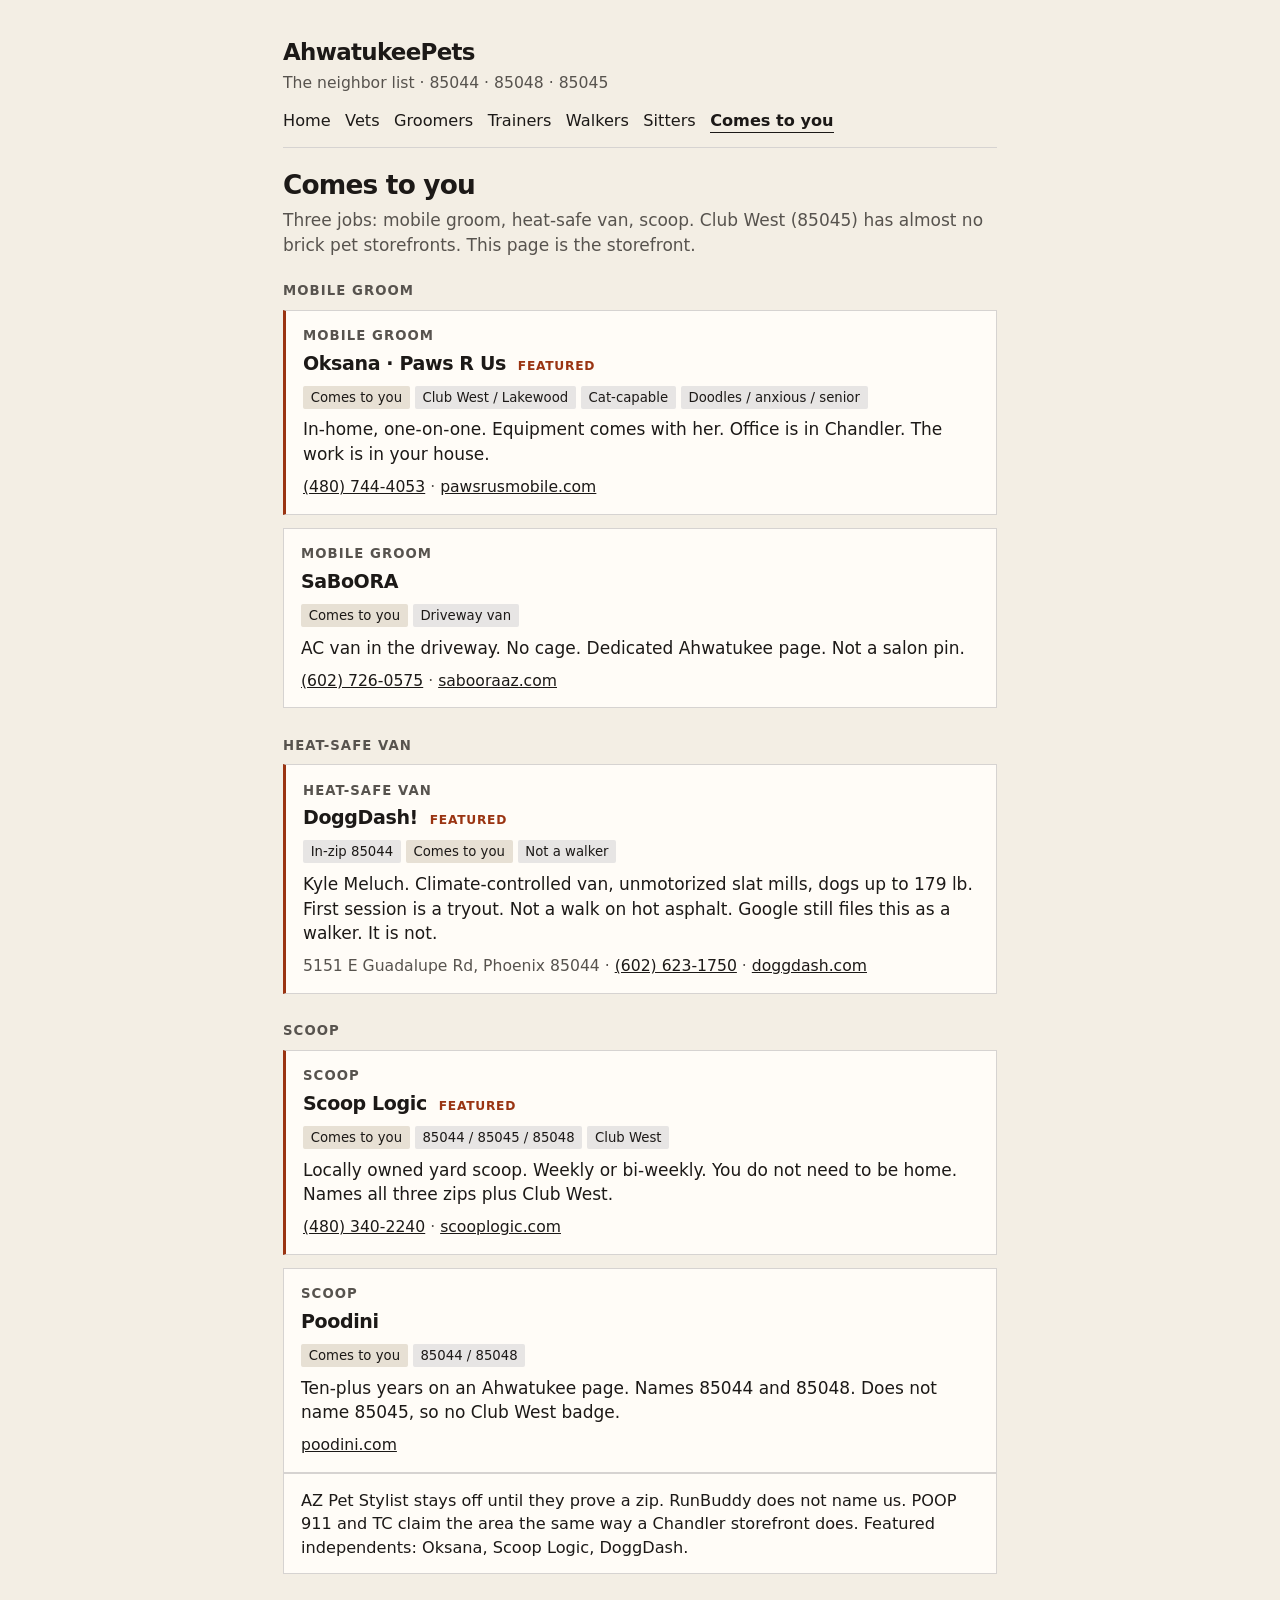
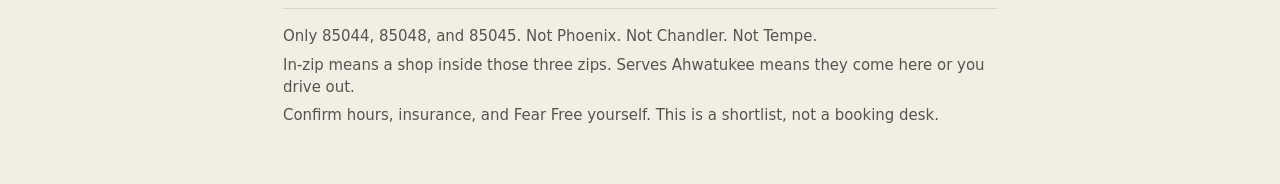
==== comes-to-you.html @ 0ce5f4a7 "AhwatukeePets MVP HTML" ====
<!DOCTYPE html>
<html lang="en">
<head>
  <meta charset="utf-8">
  <meta name="viewport" content="width=device-width, initial-scale=1">
  <title>Comes to you · AhwatukeePets</title>
  <meta name="description" content="Ahwatukee pet services in 85044, 85048, and 85045. The neighbor list, not another Phoenix directory.">
  <link rel="stylesheet" href="style.css">
</head>
<body>
  <div class="wrap">
    <header class="site">
      <a class="brand" href="index.html">
        <strong>AhwatukeePets</strong>
        <span>The neighbor list · 85044 · 85048 · 85045</span>
      </a>
            <nav class="svc" aria-label="Services">
      <a href="index.html">Home</a>
      <a href="vets.html">Vets</a>
      <a href="groomers.html">Groomers</a>
      <a href="trainers.html">Trainers</a>
      <a href="walkers.html">Walkers</a>
      <a href="sitters.html">Sitters</a>
      <a href="comes-to-you.html" aria-current="page">Comes to you</a>
      </nav>
    </header>

    <h1>Comes to you</h1>
    <p class="lede">Three jobs: mobile groom, heat-safe van, scoop. Club West (85045) has almost no brick pet storefronts. This page is the storefront.</p>

    <section class="trade" aria-labelledby="groom">
      <p class="kicker" id="groom">Mobile groom</p>
      <div class="cards">
        <article class="card featured-card">
          <p class="job">Mobile groom</p>
          <div class="card-top">
            <h2>Oksana · Paws R Us</h2> <span class="badge">Featured</span>
          </div>
          <p class="tags"><span class="tag serve">Comes to you</span><span class="tag">Club West / Lakewood</span><span class="tag">Cat-capable</span><span class="tag">Doodles / anxious / senior</span></p>
          <p class="blurb">In-home, one-on-one. Equipment comes with her. Office is in Chandler. The work is in your house.</p>
          <p class="meta"><a href="tel:+14807444053">(480) 744-4053</a> · <a href="https://www.pawsrusmobile.com/ahwatukee">pawsrusmobile.com</a></p>
        </article>
        <article class="card">
          <p class="job">Mobile groom</p>
          <div class="card-top">
            <h2>SaBoORA</h2>
          </div>
          <p class="tags"><span class="tag serve">Comes to you</span><span class="tag">Driveway van</span></p>
          <p class="blurb">AC van in the driveway. No cage. Dedicated Ahwatukee page. Not a salon pin.</p>
          <p class="meta"><a href="tel:+16027260575">(602) 726-0575</a> · <a href="https://sabooraaz.com/ahwatukee/">sabooraaz.com</a></p>
        </article>
      </div>
    </section>

    <section class="trade" aria-labelledby="van">
      <p class="kicker" id="van">Heat-safe van</p>
      <div class="cards">
        <article class="card featured-card">
          <p class="job">Heat-safe van</p>
          <div class="card-top">
            <h2>DoggDash!</h2> <span class="badge">Featured</span>
          </div>
          <p class="tags"><span class="tag">In-zip 85044</span><span class="tag serve">Comes to you</span><span class="tag">Not a walker</span></p>
          <p class="blurb">Kyle Meluch. Climate-controlled van, unmotorized slat mills, dogs up to 179 lb. First session is a tryout. Not a walk on hot asphalt. Google still files this as a walker. It is not.</p>
          <p class="meta">5151 E Guadalupe Rd, Phoenix 85044 · <a href="tel:+16026231750">(602) 623-1750</a> · <a href="https://www.doggdash.com/">doggdash.com</a></p>
        </article>
      </div>
    </section>

    <section class="trade" aria-labelledby="scoop">
      <p class="kicker" id="scoop">Scoop</p>
      <div class="cards">
        <article class="card featured-card">
          <p class="job">Scoop</p>
          <div class="card-top">
            <h2>Scoop Logic</h2> <span class="badge">Featured</span>
          </div>
          <p class="tags"><span class="tag serve">Comes to you</span><span class="tag">85044 / 85045 / 85048</span><span class="tag">Club West</span></p>
          <p class="blurb">Locally owned yard scoop. Weekly or bi-weekly. You do not need to be home. Names all three zips plus Club West.</p>
          <p class="meta"><a href="tel:+14803402240">(480) 340-2240</a> · <a href="https://scooplogic.com/ahwatukee/">scooplogic.com</a></p>
        </article>
        <article class="card">
          <p class="job">Scoop</p>
          <div class="card-top">
            <h2>Poodini</h2>
          </div>
          <p class="tags"><span class="tag serve">Comes to you</span><span class="tag">85044 / 85048</span></p>
          <p class="blurb">Ten-plus years on an Ahwatukee page. Names 85044 and 85048. Does not name 85045, so no Club West badge.</p>
          <p class="meta"><a href="https://www.poodini.com/dog-poop-removal-ahwatukee">poodini.com</a></p>
        </article>
      </div>
    </section>

    <p class="note">AZ Pet Stylist stays off until they prove a zip. RunBuddy does not name us. POOP 911 and TC claim the area the same way a Chandler storefront does. Featured independents: Oksana, Scoop Logic, DoggDash.</p>
    <footer class="site">
      <p>Only 85044, 85048, and 85045. Not Phoenix. Not Chandler. Not Tempe.</p>
      <p>In-zip means a shop inside those three zips. Serves Ahwatukee means they come here or you drive out.</p>
      <p>Confirm hours, insurance, and Fear Free yourself. This is a shortlist, not a booking desk.</p>
    </footer>
  </div>
</body>
</html>
---- style.css ----
/* AhwatukeePets — neighbor list. Fast, mobile-first, no framework. */
:root {
  --ink: #1c1917;
  --paper: #f3eee4;
  --card: #fffcf7;
  --muted: #57534e;
  --line: #d6d3d1;
  --tag: #e7e5e4;
  --featured: #9a3412;
  --strip: #1c1917;
  --strip-text: #f5f5f4;
  --warn: #b45309;
  --focus: #1d4ed8;
}
*, *::before, *::after { box-sizing: border-box; }
html { font-size: 17px; }
body {
  margin: 0;
  color: var(--ink);
  background: var(--paper);
  font-family: "Segoe UI", system-ui, -apple-system, sans-serif;
  line-height: 1.45;
}
a { color: var(--ink); }
a:focus-visible { outline: 2px solid var(--focus); outline-offset: 2px; }
.wrap { width: min(42rem, calc(100% - 1.5rem)); margin: 0 auto; padding: 1rem 0 3rem; }
header.site {
  padding: 1.1rem 0 0.85rem;
  border-bottom: 1px solid var(--line);
  margin-bottom: 1.25rem;
}
.brand { text-decoration: none; display: block; }
.brand strong {
  display: block;
  font-size: 1.35rem;
  letter-spacing: -0.03em;
  font-weight: 750;
}
.brand span {
  display: block;
  color: var(--muted);
  font-size: 0.92rem;
  margin-top: 0.15rem;
}
nav.svc {
  display: flex;
  flex-wrap: wrap;
  gap: 0.35rem 0.85rem;
  margin-top: 0.85rem;
  font-size: 0.95rem;
}
nav.svc a { text-decoration: none; border-bottom: 1px solid transparent; }
nav.svc a:hover { border-bottom-color: var(--ink); }
nav.svc a[aria-current="page"] {
  font-weight: 700;
  border-bottom-color: var(--ink);
}
h1 { font-size: 1.55rem; letter-spacing: -0.03em; margin: 0 0 0.4rem; line-height: 1.2; }
.lede { color: var(--muted); margin: 0 0 1.25rem; }
.note {
  background: var(--card);
  border: 1px solid var(--line);
  padding: 0.85rem 1rem;
  margin: 0 0 1.25rem;
  font-size: 0.95rem;
}
.strip {
  background: var(--strip);
  color: var(--strip-text);
  padding: 1rem 1.05rem;
  margin: 0 0 1.35rem;
}
.strip h2 { margin: 0 0 0.35rem; font-size: 1.05rem; letter-spacing: 0; }
.strip p { margin: 0 0 0.7rem; color: #d6d3d1; font-size: 0.92rem; }
.strip a { color: #fff; }
.strip ul { margin: 0; padding-left: 1.1rem; }
.strip li { margin: 0.35rem 0; }
.kicker {
  font-size: 0.78rem;
  letter-spacing: 0.08em;
  text-transform: uppercase;
  color: var(--muted);
  font-weight: 700;
  margin: 1.4rem 0 0.55rem;
}
.cards { display: grid; gap: 0.75rem; }
.card {
  background: var(--card);
  border: 1px solid var(--line);
  padding: 0.9rem 1rem;
}
.card.featured-card { border-left: 3px solid var(--featured); }
.card-top { display: flex; flex-wrap: wrap; gap: 0.4rem 0.7rem; align-items: baseline; }
.card h2, .card h3 { margin: 0; font-size: 1.12rem; letter-spacing: -0.02em; }
.badge {
  font-size: 0.72rem;
  font-weight: 700;
  letter-spacing: 0.06em;
  text-transform: uppercase;
  color: var(--featured);
}
.tags { display: flex; flex-wrap: wrap; gap: 0.3rem; margin: 0.5rem 0; }
.tag {
  background: var(--tag);
  font-size: 0.78rem;
  padding: 0.12rem 0.45rem;
  border-radius: 2px;
}
.tag.serve { background: #e7e0d4; }
.blurb { margin: 0.35rem 0 0.55rem; }
.meta { margin: 0; font-size: 0.92rem; color: var(--muted); }
.meta a { color: var(--ink); }
.grid-links {
  display: grid;
  grid-template-columns: 1fr 1fr;
  gap: 0.55rem;
  margin: 0 0 1.25rem;
}
.grid-links a {
  background: var(--card);
  border: 1px solid var(--line);
  padding: 0.8rem 0.85rem;
  text-decoration: none;
  font-weight: 650;
}
.grid-links a span { display: block; font-weight: 400; color: var(--muted); font-size: 0.88rem; margin-top: 0.2rem; }
footer.site {
  margin-top: 2rem;
  padding-top: 1rem;
  border-top: 1px solid var(--line);
  color: var(--muted);
  font-size: 0.88rem;
}
footer.site p { margin: 0 0 0.4rem; }
@media (min-width: 640px) {
  .cards.two { grid-template-columns: 1fr 1fr; }
}

.card .job {
  font-size: 0.78rem;
  letter-spacing: 0.08em;
  text-transform: uppercase;
  color: var(--muted);
  font-weight: 700;
  margin: 0 0 0.25rem;
}
.trade { margin-top: 1.6rem; }
.trade:first-of-type { margin-top: 0.4rem; }
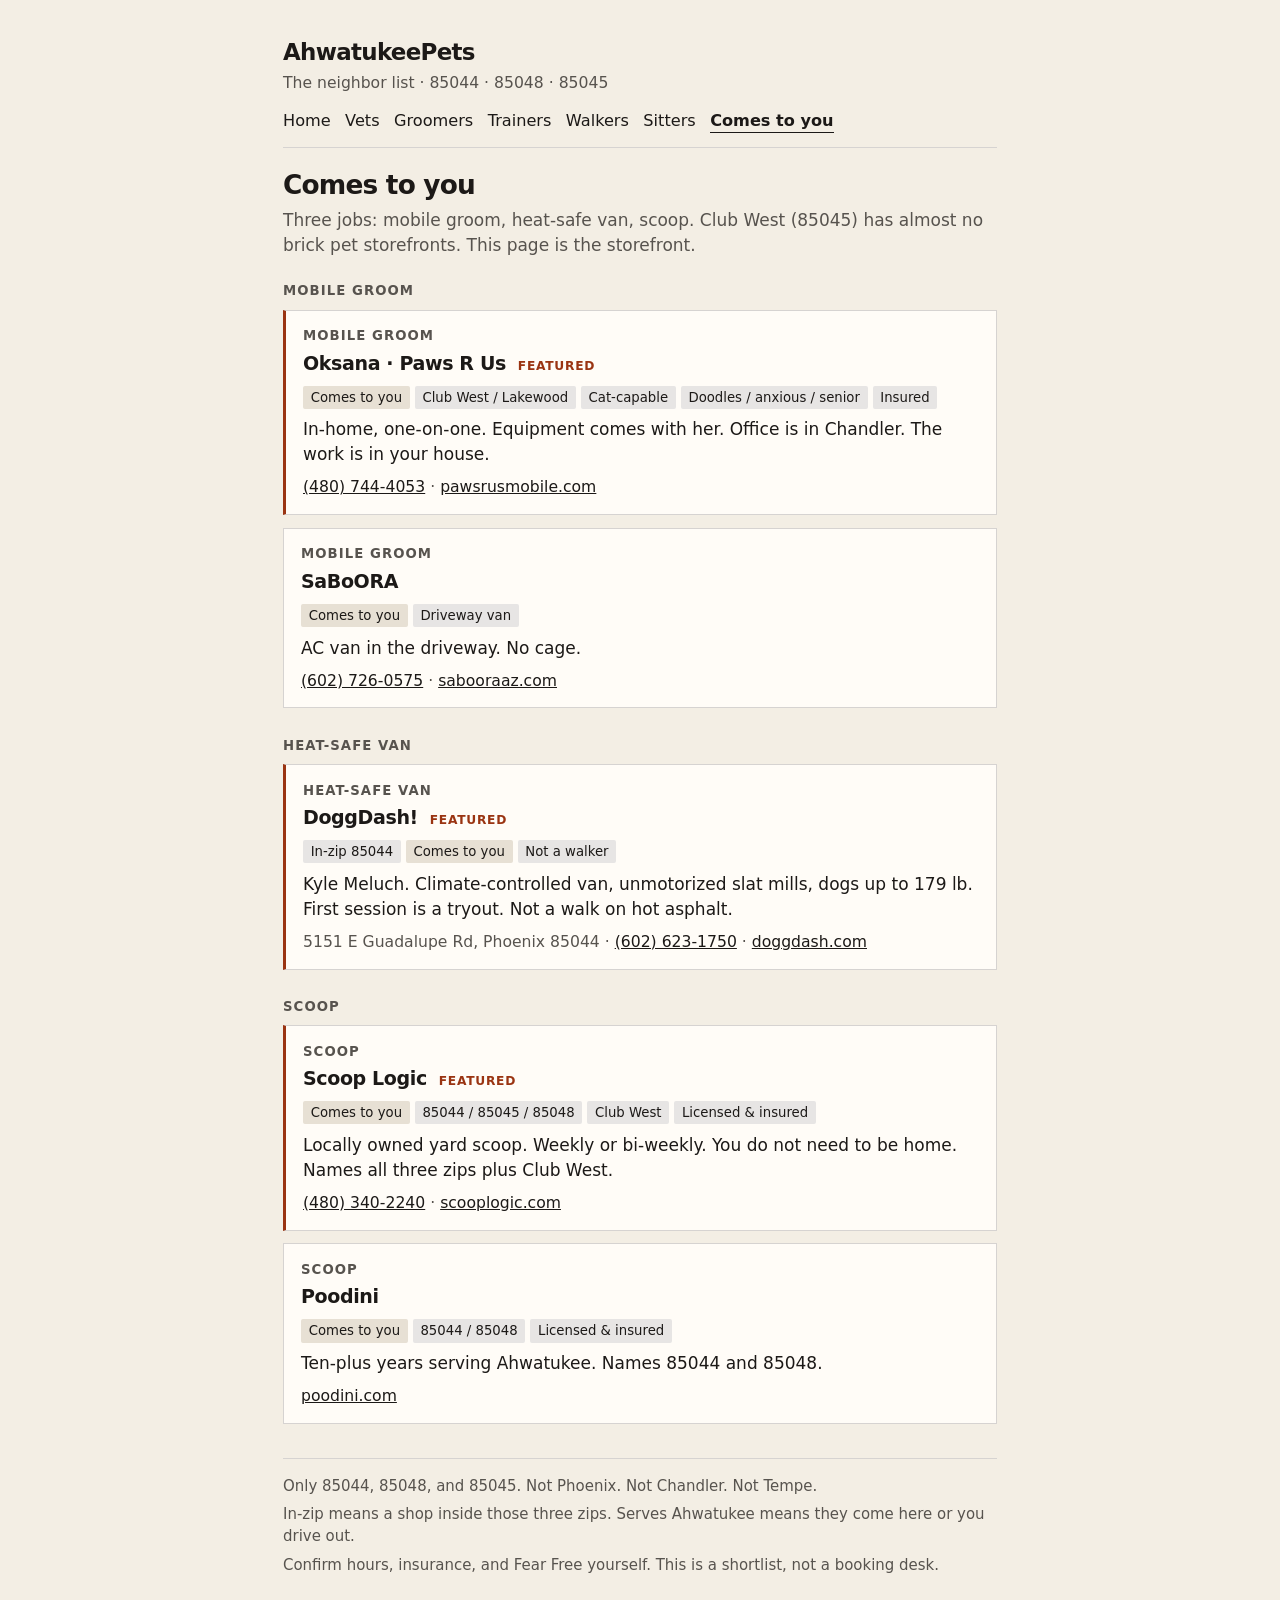
==== commit 66572b32: "Strip scratch-pad copy from groomers and comes-to-you. Public voice only." ====
--- a/comes-to-you.html
+++ b/comes-to-you.html
@@ -36,7 +36,7 @@
           <div class="card-top">
             <h2>Oksana · Paws R Us</h2> <span class="badge">Featured</span>
           </div>
-          <p class="tags"><span class="tag serve">Comes to you</span><span class="tag">Club West / Lakewood</span><span class="tag">Cat-capable</span><span class="tag">Doodles / anxious / senior</span></p>
+          <p class="tags"><span class="tag serve">Comes to you</span><span class="tag">Club West / Lakewood</span><span class="tag">Cat-capable</span><span class="tag">Doodles / anxious / senior</span><span class="tag">Insured</span></p>
           <p class="blurb">In-home, one-on-one. Equipment comes with her. Office is in Chandler. The work is in your house.</p>
           <p class="meta"><a href="tel:+14807444053">(480) 744-4053</a> · <a href="https://www.pawsrusmobile.com/ahwatukee">pawsrusmobile.com</a></p>
         </article>
@@ -46,7 +46,7 @@
             <h2>SaBoORA</h2>
           </div>
           <p class="tags"><span class="tag serve">Comes to you</span><span class="tag">Driveway van</span></p>
-          <p class="blurb">AC van in the driveway. No cage. Dedicated Ahwatukee page. Not a salon pin.</p>
+          <p class="blurb">AC van in the driveway. No cage.</p>
           <p class="meta"><a href="tel:+16027260575">(602) 726-0575</a> · <a href="https://sabooraaz.com/ahwatukee/">sabooraaz.com</a></p>
         </article>
       </div>
@@ -61,7 +61,7 @@
             <h2>DoggDash!</h2> <span class="badge">Featured</span>
           </div>
           <p class="tags"><span class="tag">In-zip 85044</span><span class="tag serve">Comes to you</span><span class="tag">Not a walker</span></p>
-          <p class="blurb">Kyle Meluch. Climate-controlled van, unmotorized slat mills, dogs up to 179 lb. First session is a tryout. Not a walk on hot asphalt. Google still files this as a walker. It is not.</p>
+          <p class="blurb">Kyle Meluch. Climate-controlled van, unmotorized slat mills, dogs up to 179 lb. First session is a tryout. Not a walk on hot asphalt.</p>
           <p class="meta">5151 E Guadalupe Rd, Phoenix 85044 · <a href="tel:+16026231750">(602) 623-1750</a> · <a href="https://www.doggdash.com/">doggdash.com</a></p>
         </article>
       </div>
@@ -75,7 +75,7 @@
           <div class="card-top">
             <h2>Scoop Logic</h2> <span class="badge">Featured</span>
           </div>
-          <p class="tags"><span class="tag serve">Comes to you</span><span class="tag">85044 / 85045 / 85048</span><span class="tag">Club West</span></p>
+          <p class="tags"><span class="tag serve">Comes to you</span><span class="tag">85044 / 85045 / 85048</span><span class="tag">Club West</span><span class="tag">Licensed &amp; insured</span></p>
           <p class="blurb">Locally owned yard scoop. Weekly or bi-weekly. You do not need to be home. Names all three zips plus Club West.</p>
           <p class="meta"><a href="tel:+14803402240">(480) 340-2240</a> · <a href="https://scooplogic.com/ahwatukee/">scooplogic.com</a></p>
         </article>
@@ -84,14 +84,13 @@
           <div class="card-top">
             <h2>Poodini</h2>
           </div>
-          <p class="tags"><span class="tag serve">Comes to you</span><span class="tag">85044 / 85048</span></p>
-          <p class="blurb">Ten-plus years on an Ahwatukee page. Names 85044 and 85048. Does not name 85045, so no Club West badge.</p>
+          <p class="tags"><span class="tag serve">Comes to you</span><span class="tag">85044 / 85048</span><span class="tag">Licensed &amp; insured</span></p>
+          <p class="blurb">Ten-plus years serving Ahwatukee. Names 85044 and 85048.</p>
           <p class="meta"><a href="https://www.poodini.com/dog-poop-removal-ahwatukee">poodini.com</a></p>
         </article>
       </div>
     </section>
 
-    <p class="note">AZ Pet Stylist stays off until they prove a zip. RunBuddy does not name us. POOP 911 and TC claim the area the same way a Chandler storefront does. Featured independents: Oksana, Scoop Logic, DoggDash.</p>
     <footer class="site">
       <p>Only 85044, 85048, and 85045. Not Phoenix. Not Chandler. Not Tempe.</p>
       <p>In-zip means a shop inside those three zips. Serves Ahwatukee means they come here or you drive out.</p>
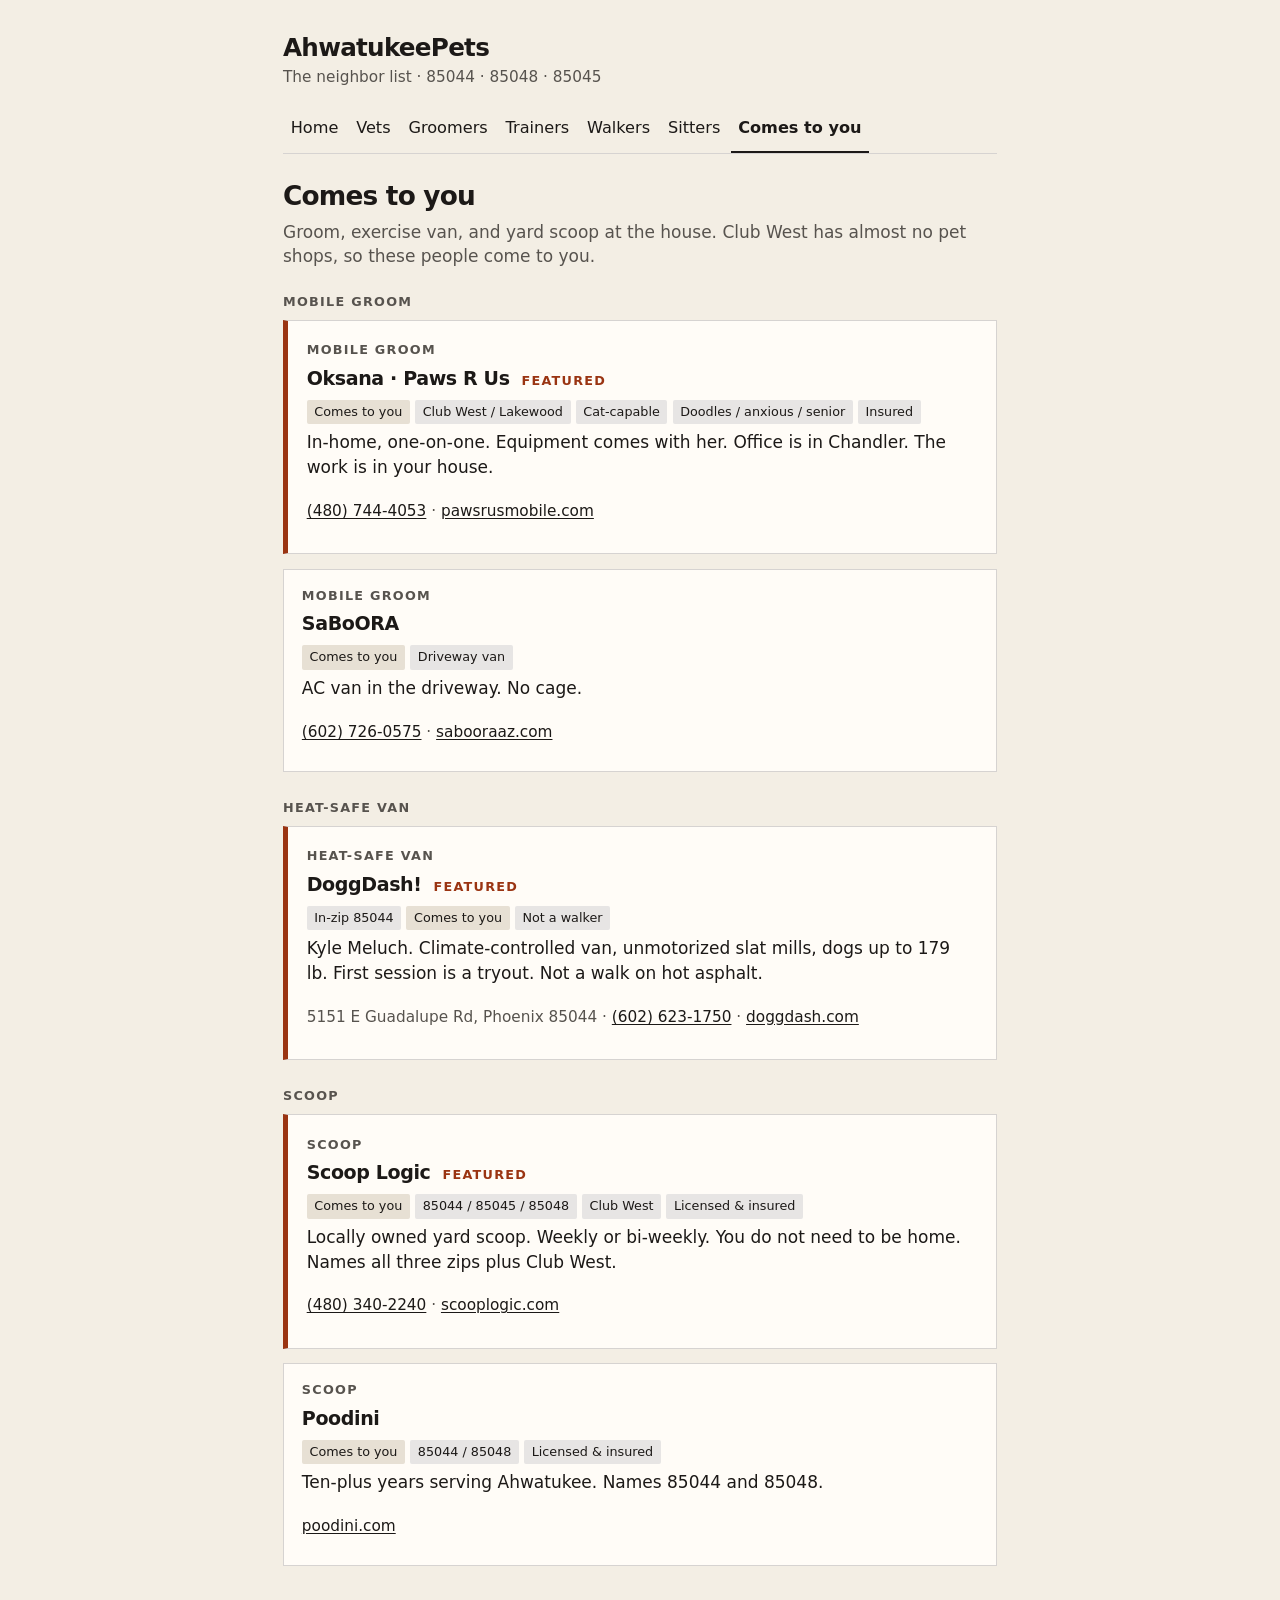
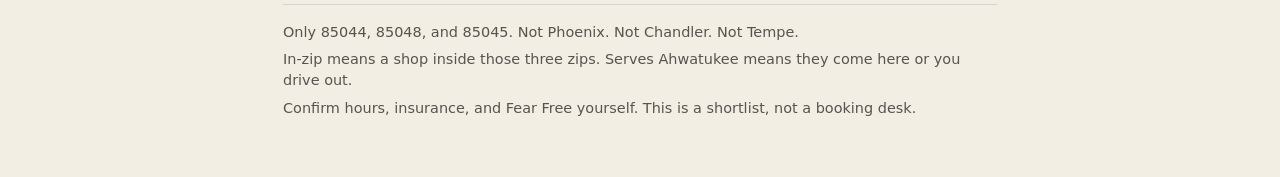
==== commit 90886a53: "Rewrite remaining team-jargon ledes on trainers, walkers, comes-to-you" ====
--- a/comes-to-you.html
+++ b/comes-to-you.html
@@ -26,7 +26,7 @@
     </header>
 
     <h1>Comes to you</h1>
-    <p class="lede">Three jobs: mobile groom, heat-safe van, scoop. Club West (85045) has almost no brick pet storefronts. This page is the storefront.</p>
+    <p class="lede">Groom, exercise van, and yard scoop at the house. Club West has almost no pet shops, so these people come to you.</p>
 
     <section class="trade" aria-labelledby="groom">
       <p class="kicker" id="groom">Mobile groom</p>
--- a/style.css
+++ b/style.css
@@ -1,4 +1,4 @@
-/* AhwatukeePets — neighbor list. Fast, mobile-first, no framework. */
+/* AhwatukeePets — neighbor list. System fonts. No framework. */
 :root {
   --ink: #1c1917;
   --paper: #f3eee4;
@@ -6,6 +6,7 @@
   --muted: #57534e;
   --line: #d6d3d1;
   --tag: #e7e5e4;
+  --serve-tag: #e7e0d4;
   --featured: #9a3412;
   --strip: #1c1917;
   --strip-text: #f5f5f4;
@@ -21,128 +22,220 @@
   font-family: "Segoe UI", system-ui, -apple-system, sans-serif;
   line-height: 1.45;
 }
-a { color: var(--ink); }
+a { color: var(--ink); text-decoration: underline; text-underline-offset: 0.12em; }
 a:focus-visible { outline: 2px solid var(--focus); outline-offset: 2px; }
-.wrap { width: min(42rem, calc(100% - 1.5rem)); margin: 0 auto; padding: 1rem 0 3rem; }
+
+.wrap {
+  width: min(42rem, calc(100% - 1.5rem));
+  margin: 0 auto;
+  padding: 0.85rem 0 3rem;
+}
+
 header.site {
-  padding: 1.1rem 0 0.85rem;
+  padding: 1.15rem 0 0;
   border-bottom: 1px solid var(--line);
-  margin-bottom: 1.25rem;
+  margin-bottom: 1.6rem;
 }
 .brand { text-decoration: none; display: block; }
 .brand strong {
   display: block;
-  font-size: 1.35rem;
+  font-size: 1.45rem;
   letter-spacing: -0.03em;
-  font-weight: 750;
+  font-weight: 800;
+  line-height: 1.15;
 }
 .brand span {
   display: block;
   color: var(--muted);
-  font-size: 0.92rem;
-  margin-top: 0.15rem;
-}
+  font-size: 0.9rem;
+  font-weight: 400;
+  margin-top: 0.2rem;
+}
+
 nav.svc {
   display: flex;
   flex-wrap: wrap;
-  gap: 0.35rem 0.85rem;
-  margin-top: 0.85rem;
+  gap: 0.15rem 0.15rem;
+  margin-top: 0.95rem;
   font-size: 0.95rem;
 }
-nav.svc a { text-decoration: none; border-bottom: 1px solid transparent; }
-nav.svc a:hover { border-bottom-color: var(--ink); }
+nav.svc a {
+  text-decoration: none;
+  border-bottom: 2px solid transparent;
+  padding: 0.7rem 0.45rem;
+  min-height: 44px;
+  display: inline-flex;
+  align-items: center;
+  font-weight: 400;
+}
+nav.svc a:hover {
+  border-bottom-color: var(--ink);
+  color: var(--ink);
+}
 nav.svc a[aria-current="page"] {
   font-weight: 700;
   border-bottom-color: var(--ink);
 }
-h1 { font-size: 1.55rem; letter-spacing: -0.03em; margin: 0 0 0.4rem; line-height: 1.2; }
+
+h1 {
+  font-size: 1.55rem;
+  font-weight: 800;
+  letter-spacing: -0.03em;
+  margin: 0 0 0.4rem;
+  line-height: 1.2;
+}
 .lede { color: var(--muted); margin: 0 0 1.25rem; }
+
 .note {
-  background: var(--card);
-  border: 1px solid var(--line);
-  padding: 0.85rem 1rem;
-  margin: 0 0 1.25rem;
+  background: transparent;
+  border: 0;
+  border-top: 1px solid var(--line);
+  padding: 0.75rem 0 0;
+  margin: 0 0 1.1rem;
   font-size: 0.95rem;
-}
+  color: var(--ink);
+}
+
 .strip {
   background: var(--strip);
   color: var(--strip-text);
-  padding: 1rem 1.05rem;
-  margin: 0 0 1.35rem;
-}
-.strip h2 { margin: 0 0 0.35rem; font-size: 1.05rem; letter-spacing: 0; }
+  padding: 1.1rem 1.1rem 1.15rem;
+  margin: 0 0 2rem;
+  border-radius: 0;
+}
+.strip h2 {
+  margin: 0 0 0.4rem;
+  font-size: 1.08rem;
+  font-weight: 700;
+  letter-spacing: -0.01em;
+  color: var(--strip-text);
+}
 .strip p { margin: 0 0 0.7rem; color: #d6d3d1; font-size: 0.92rem; }
-.strip a { color: #fff; }
+.strip a {
+  color: var(--strip-text);
+  text-decoration: underline;
+  text-underline-offset: 0.12em;
+}
 .strip ul { margin: 0; padding-left: 1.1rem; }
-.strip li { margin: 0.35rem 0; }
+.strip li { margin: 0.4rem 0; }
+
 .kicker {
-  font-size: 0.78rem;
-  letter-spacing: 0.08em;
+  font-size: 0.75rem;
+  letter-spacing: 0.1em;
   text-transform: uppercase;
   color: var(--muted);
   font-weight: 700;
-  margin: 1.4rem 0 0.55rem;
-}
-.cards { display: grid; gap: 0.75rem; }
+  margin: 1.4rem 0 0.5rem;
+}
+
+.cards { display: grid; gap: 0.85rem; }
 .card {
   background: var(--card);
   border: 1px solid var(--line);
-  padding: 0.9rem 1rem;
-}
-.card.featured-card { border-left: 3px solid var(--featured); }
-.card-top { display: flex; flex-wrap: wrap; gap: 0.4rem 0.7rem; align-items: baseline; }
-.card h2, .card h3 { margin: 0; font-size: 1.12rem; letter-spacing: -0.02em; }
+  padding: 1rem 1.05rem;
+}
+.card.featured-card {
+  border-left: 5px solid var(--featured);
+  padding: 1.2rem 1.15rem 1.2rem 1.1rem;
+}
+.card-top { display: flex; flex-wrap: wrap; gap: 0.35rem 0.7rem; align-items: baseline; }
+.card h2, .card h3 {
+  margin: 0;
+  font-size: 1.12rem;
+  font-weight: 700;
+  letter-spacing: -0.02em;
+}
 .badge {
-  font-size: 0.72rem;
-  font-weight: 700;
-  letter-spacing: 0.06em;
+  font-size: 0.75rem;
+  font-weight: 700;
+  letter-spacing: 0.1em;
   text-transform: uppercase;
   color: var(--featured);
 }
-.tags { display: flex; flex-wrap: wrap; gap: 0.3rem; margin: 0.5rem 0; }
+.card .job {
+  font-size: 0.75rem;
+  letter-spacing: 0.1em;
+  text-transform: uppercase;
+  color: var(--muted);
+  font-weight: 700;
+  margin: 0 0 0.28rem;
+}
+
+.tags { display: flex; flex-wrap: wrap; gap: 0.3rem; margin: 0.45rem 0 0.15rem; }
 .tag {
   background: var(--tag);
-  font-size: 0.78rem;
-  padding: 0.12rem 0.45rem;
+  font-size: 0.75rem;
+  padding: 0.18rem 0.45rem;
   border-radius: 2px;
 }
-.tag.serve { background: #e7e0d4; }
+.tag.serve { background: var(--serve-tag); }
+
 .blurb { margin: 0.35rem 0 0.55rem; }
-.meta { margin: 0; font-size: 0.92rem; color: var(--muted); }
-.meta a { color: var(--ink); }
+.meta { margin: 0; font-size: 0.9rem; color: var(--muted); }
+.meta a {
+  color: var(--ink);
+  text-decoration: underline;
+  padding: 0.35rem 0;
+  min-height: 44px;
+  display: inline-flex;
+  align-items: center;
+}
+
+/* Chain strip: last cards stack after a kicker (Chains).
+   Vets has Independents → Nearby → Chains. Recede only Chains, not Oasis. */
+.cards + .kicker + .cards:last-of-type { gap: 0.45rem; }
+.cards + .kicker + .cards:last-of-type .card {
+  background: var(--paper);
+  border: 1px dashed var(--line);
+  padding: 0.65rem 0.85rem;
+}
+.cards + .kicker + .cards:last-of-type .card h2,
+.cards + .kicker + .cards:last-of-type .card h3 {
+  font-size: 1.02rem;
+  font-weight: 650;
+}
+.cards + .kicker + .cards:last-of-type .card.featured-card {
+  border-left: 1px dashed var(--line);
+  padding: 0.65rem 0.85rem;
+}
+
 .grid-links {
   display: grid;
   grid-template-columns: 1fr 1fr;
   gap: 0.55rem;
-  margin: 0 0 1.25rem;
+  margin: 0 0 0.4rem;
 }
 .grid-links a {
   background: var(--card);
   border: 1px solid var(--line);
-  padding: 0.8rem 0.85rem;
+  padding: 0.9rem 0.9rem;
   text-decoration: none;
-  font-weight: 650;
-}
-.grid-links a span { display: block; font-weight: 400; color: var(--muted); font-size: 0.88rem; margin-top: 0.2rem; }
+  font-weight: 700;
+  min-height: 44px;
+}
+.grid-links a span {
+  display: block;
+  font-weight: 400;
+  color: var(--muted);
+  font-size: 0.88rem;
+  margin-top: 0.25rem;
+}
+.grid-links a:last-child { grid-column: 1 / -1; }
+
+.trade { margin-top: 1.6rem; }
+.trade:first-of-type { margin-top: 0.35rem; }
+
+.warn, .caution { color: var(--warn); }
+
 footer.site {
-  margin-top: 2rem;
+  margin-top: 2.2rem;
   padding-top: 1rem;
   border-top: 1px solid var(--line);
   color: var(--muted);
-  font-size: 0.88rem;
+  font-size: 0.85rem;
 }
 footer.site p { margin: 0 0 0.4rem; }
+
 @media (min-width: 640px) {
   .cards.two { grid-template-columns: 1fr 1fr; }
 }
-
-.card .job {
-  font-size: 0.78rem;
-  letter-spacing: 0.08em;
-  text-transform: uppercase;
-  color: var(--muted);
-  font-weight: 700;
-  margin: 0 0 0.25rem;
-}
-.trade { margin-top: 1.6rem; }
-.trade:first-of-type { margin-top: 0.4rem; }
